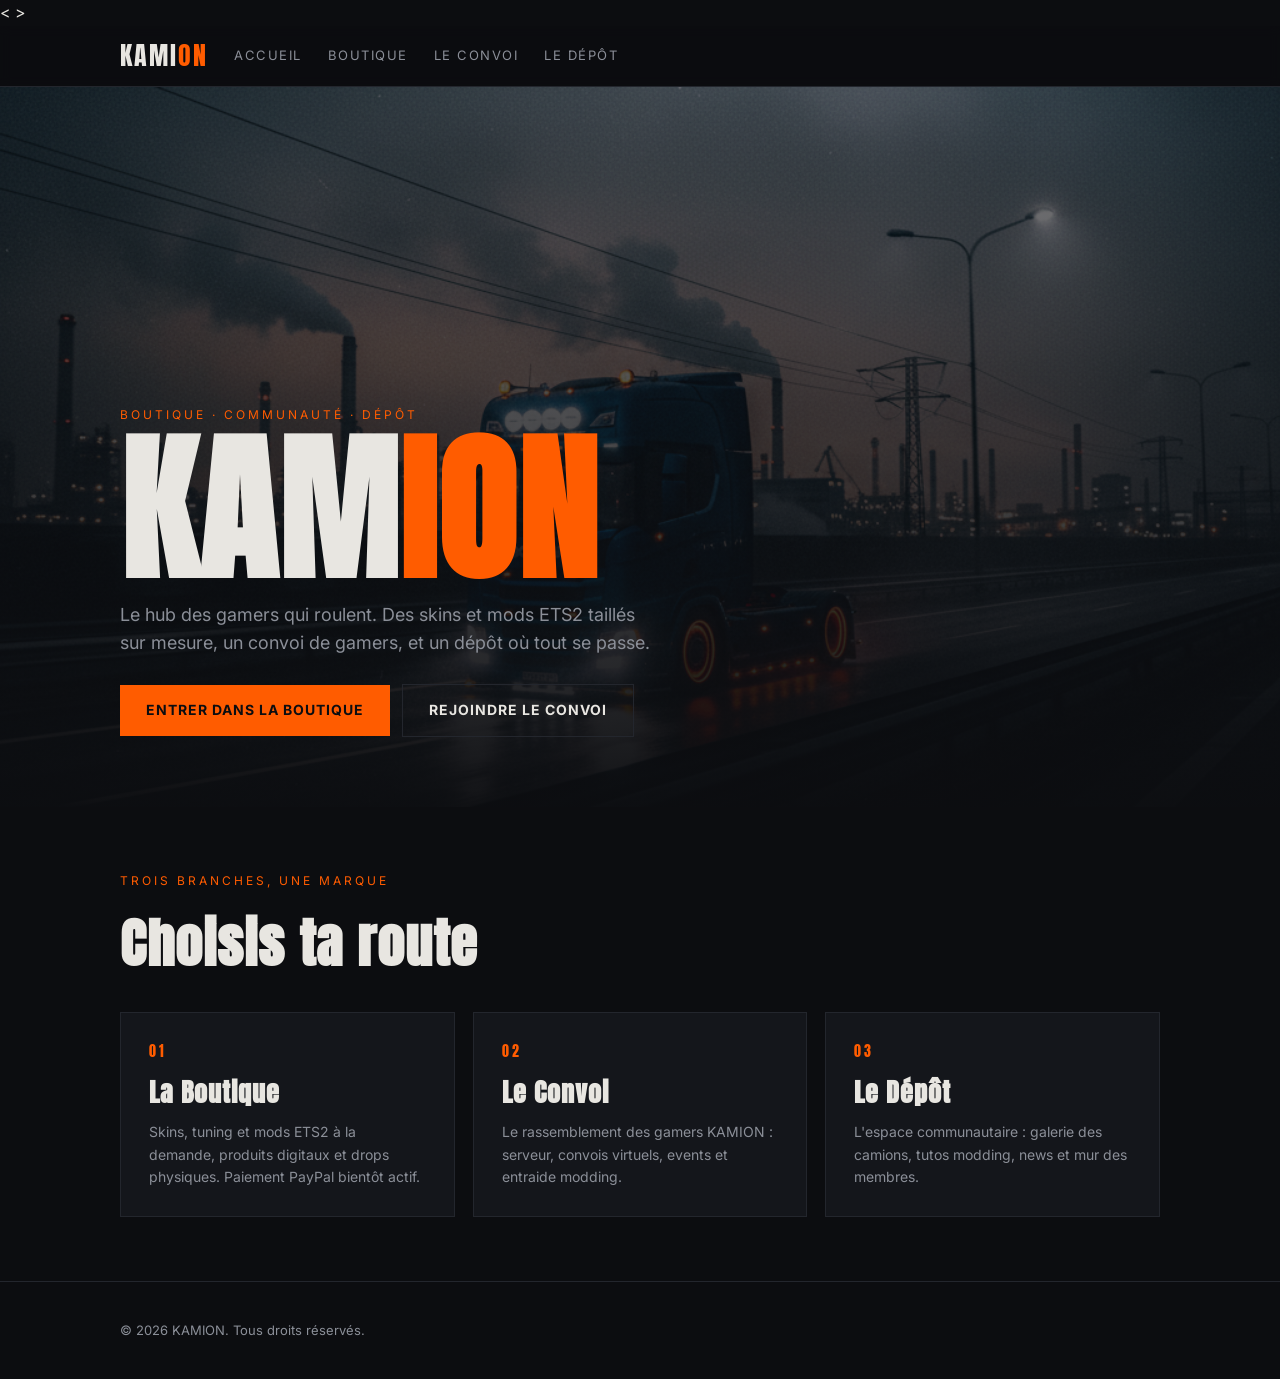
==== index.html @ 53eccc81 "KAMION v1 : boutique, convoi, depot" ====
<!doctype html><html lang="fr"><<head><meta charset="utf-8"><meta name="viewport" content="width=device-width,initial-scale=1">
<title>KAMION — le hub des gamers qui roulent</title><meta name="description" content="KAMION : boutique de mods et skins ETS2, communauté de gamers et espace communautaire.">
<link rel="preconnect" href="https://fonts.googleapis.com">
<link href="https://fonts.googleapis.com/css2?family=Anton&family=Inter:wght@400;700&display=swap" rel="stylesheet">
<link rel="stylesheet" href="style.css"></head>>
<body><nav><div class="wrap"><a class="logo" href="index.html">KAMI<span>ON</span></a><a class="navlink" href="index.html">Accueil</a><a class="navlink" href="boutique.html">Boutique</a><a class="navlink" href="convoi.html">Le Convoi</a><a class="navlink" href="depot.html">Le Dépôt</a></div></nav>
<header class="hero"><img class="bg" src="img/hero.png" alt="Camion de nuit sur autoroute">
<div class="wrap"><div class="kicker">Boutique · Communauté · Dépôt</div>
<h1>KAM<em>ION</em></h1>
<p class="tag">Le hub des gamers qui roulent. Des skins et mods ETS2 taillés sur mesure, un convoi de gamers, et un dépôt où tout se passe.</p>
<div><a class="btn" href="boutique.html">Entrer dans la boutique</a> &nbsp; <a class="btn ghost" href="convoi.html">Rejoindre le convoi</a></div>
</div></header>
<section><div class="wrap"><div class="kicker">Trois branches, une marque</div><h2>Choisis ta route</h2>
<div class="branches" style="margin-top:26px">
<a class="branch" href="boutique.html"><div class="num">01</div><h3>La Boutique</h3><p>Skins, tuning et mods ETS2 à la demande, produits digitaux et drops physiques. Paiement PayPal bientôt actif.</p></a>
<a class="branch" href="convoi.html"><div class="num">02</div><h3>Le Convoi</h3><p>Le rassemblement des gamers KAMION : serveur, convois virtuels, events et entraide modding.</p></a>
<a class="branch" href="depot.html"><div class="num">03</div><h3>Le Dépôt</h3><p>L'espace communautaire : galerie des camions, tutos modding, news et mur des membres.</p></a>
</div></div></section>
<footer><div class="wrap">© 2026 KAMION. Tous droits réservés.</div></footer></body></html>
---- style.css ----
:root{--bg:#0c0d10;--panel:#14161b;--line:#23262d;--txt:#e8e6e1;--mut:#8b8f98;--acc:#ff5c00}
*{margin:0;padding:0;box-sizing:border-box}
body{background:var(--bg);color:var(--txt);font-family:Inter,system-ui,sans-serif;line-height:1.6}
.wrap{max-width:1080px;margin:0 auto;padding:0 20px}
nav{position:sticky;top:0;z-index:10;background:rgba(12,13,16,.92);backdrop-filter:blur(6px);border-bottom:1px solid var(--line)}
nav .wrap{display:flex;align-items:center;gap:26px;height:60px}
.logo{font-family:Anton,Impact,sans-serif;font-size:26px;letter-spacing:2px;color:var(--txt);text-decoration:none}
.logo span{color:var(--acc)}
nav a.navlink{color:var(--mut);text-decoration:none;font-size:13px;letter-spacing:1.5px;text-transform:uppercase}
nav a.navlink:hover{color:var(--txt)}
.hero{position:relative;min-height:80vh;display:flex;align-items:flex-end;overflow:hidden}
.hero img.bg{position:absolute;inset:0;width:100%;height:100%;object-fit:cover;opacity:.55}
.hero::after{content:"";position:absolute;inset:0;background:linear-gradient(180deg,rgba(12,13,16,.15),rgba(12,13,16,.95))}
.hero .wrap{position:relative;z-index:2;padding:70px 20px;width:100%}
.hero2{position:relative;height:44vh;overflow:hidden;display:flex;align-items:flex-end}
.hero2 img{position:absolute;inset:0;width:100%;height:100%;object-fit:cover;opacity:.5}
.hero2::after{content:"";position:absolute;inset:0;background:linear-gradient(180deg,rgba(12,13,16,.3),rgba(12,13,16,.92))}
.hero2 .wrap{position:relative;z-index:2;padding:36px 20px;width:100%}
h1{font-family:Anton,Impact,sans-serif;font-size:clamp(64px,13vw,160px);line-height:.95;letter-spacing:2px}
h1 em{font-style:normal;color:var(--acc)}
h2{font-family:Anton,Impact,sans-serif;font-size:clamp(34px,5vw,54px);letter-spacing:1px;margin-bottom:8px}
h3{font-family:Anton,Impact,sans-serif;letter-spacing:1px}
.kicker{font-size:12px;letter-spacing:3px;text-transform:uppercase;color:var(--acc);margin-bottom:10px}
.tag{color:var(--mut);font-size:18px;margin:14px 0 26px;max-width:540px}
.btn{display:inline-block;background:var(--acc);color:#0c0d10;font-weight:700;padding:14px 26px;text-decoration:none;letter-spacing:1px;text-transform:uppercase;font-size:14px;border:0;cursor:pointer;font-family:inherit}
.btn.ghost{background:transparent;color:var(--txt);border:1px solid var(--line)}
.btn:hover{filter:brightness(1.12)}
.btn.off{background:#2a2d34;color:var(--mut);cursor:not-allowed}
section{padding:64px 0;border-bottom:1px solid var(--line)}
.branches{display:grid;grid-template-columns:repeat(auto-fit,minmax(280px,1fr));gap:18px}
.branch{background:var(--panel);border:1px solid var(--line);padding:28px;display:block;text-decoration:none;color:var(--txt);transition:.15s}
.branch:hover{border-color:var(--acc);transform:translateY(-3px)}
.branch .num{font-family:Anton;color:var(--acc);font-size:14px;letter-spacing:3px}
.branch h3{font-size:26px;margin:8px 0}
.branch p{color:var(--mut);font-size:14px}
.grid{display:grid;grid-template-columns:repeat(auto-fill,minmax(250px,1fr));gap:18px;margin-top:28px}
.card{background:var(--panel);border:1px solid var(--line);overflow:hidden;display:flex;flex-direction:column}
.card .ph{height:150px;background:linear-gradient(120deg,#1c1f26 0%,#23262d 60%,#2b2420 100%);position:relative}
.card .ph::after{content:attr(data-mark);position:absolute;left:14px;bottom:10px;font-family:Anton;font-size:22px;color:rgba(255,92,0,.35);letter-spacing:2px}
.card .body{padding:16px;display:flex;flex-direction:column;gap:8px;flex:1}
.card h4{font-size:16px}
.card .desc{color:var(--mut);font-size:13px;flex:1}
.card .row{display:flex;justify-content:space-between;align-items:center}
.price{font-family:Anton;color:var(--acc);font-size:20px}
.tagpill{font-size:11px;text-transform:uppercase;letter-spacing:1px;color:var(--mut);border:1px solid var(--line);padding:2px 8px}
.card .buy{margin-top:4px;padding:10px 16px;font-size:12px;text-align:center}
.filters{display:flex;gap:10px;margin-top:22px;flex-wrap:wrap}
.chip{background:none;border:1px solid var(--line);color:var(--mut);padding:8px 16px;font-size:13px;letter-spacing:1px;cursor:pointer;text-transform:uppercase;font-family:inherit}
.chip.on{border-color:var(--acc);color:var(--acc)}
.notice{background:var(--panel);border-left:3px solid var(--acc);padding:14px 18px;color:var(--mut);font-size:14px;margin-top:28px}
ul.list{margin:14px 0 0 20px;color:var(--mut)}
ul.list li{margin:8px 0}
footer{padding:38px 0;color:var(--mut);font-size:13px}
@media(max-width:640px){nav .wrap{gap:14px}nav a.navlink{font-size:11px}}
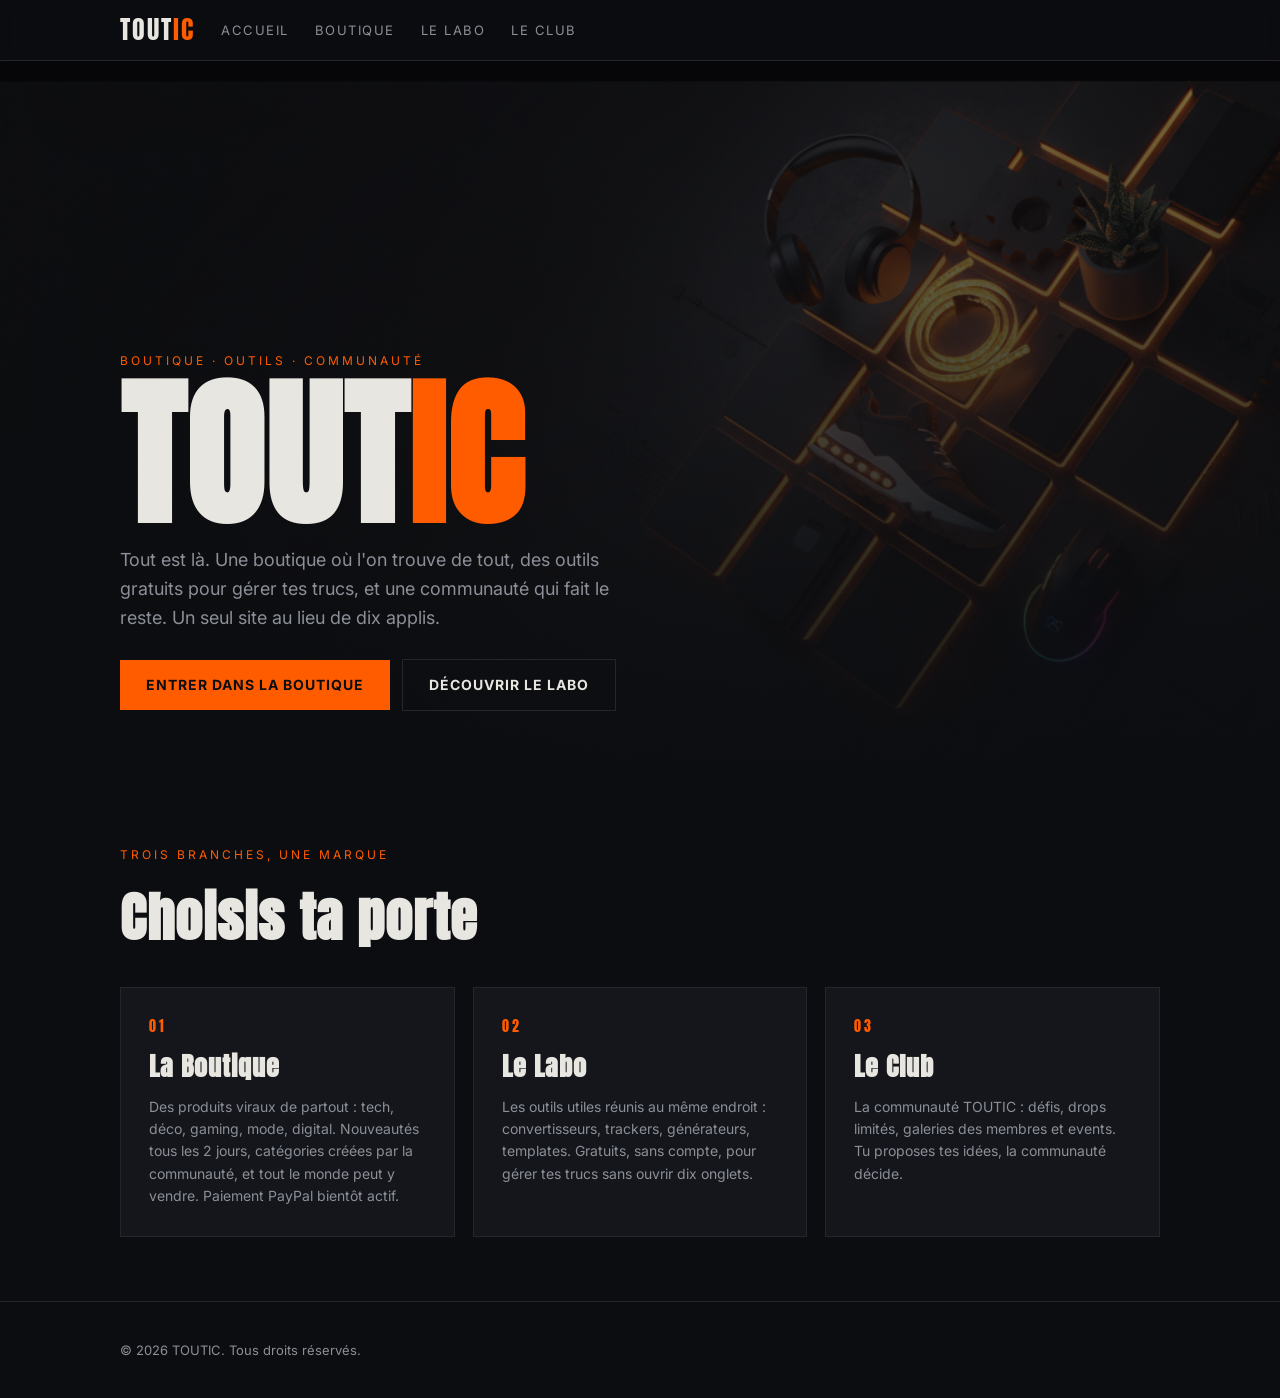
==== commit edece684: "TOUTIC: pivot vers plateforme generaliste (boutique virale, Labo, Club)" ====
--- a/index.html
+++ b/index.html
@@ -1,19 +1,28 @@
-<!doctype html><html lang="fr"><<head><meta charset="utf-8"><meta name="viewport" content="width=device-width,initial-scale=1">
-<title>KAMION — le hub des gamers qui roulent</title><meta name="description" content="KAMION : boutique de mods et skins ETS2, communauté de gamers et espace communautaire.">
+<!doctype html>
+<html lang="fr">
+<head>
+<meta charset="utf-8">
+<meta name="viewport" content="width=device-width,initial-scale=1">
+<title>TOUTIC — Tout est là.</title>
+<meta name="description" content="TOUTIC : la plateforme qui rassemble tout — boutique de produits viraux ouverte à tous, outils gratuits et communauté.">
 <link rel="preconnect" href="https://fonts.googleapis.com">
 <link href="https://fonts.googleapis.com/css2?family=Anton&family=Inter:wght@400;700&display=swap" rel="stylesheet">
-<link rel="stylesheet" href="style.css"></head>>
-<body><nav><div class="wrap"><a class="logo" href="index.html">KAMI<span>ON</span></a><a class="navlink" href="index.html">Accueil</a><a class="navlink" href="boutique.html">Boutique</a><a class="navlink" href="convoi.html">Le Convoi</a><a class="navlink" href="depot.html">Le Dépôt</a></div></nav>
-<header class="hero"><img class="bg" src="img/hero.png" alt="Camion de nuit sur autoroute">
-<div class="wrap"><div class="kicker">Boutique · Communauté · Dépôt</div>
-<h1>KAM<em>ION</em></h1>
-<p class="tag">Le hub des gamers qui roulent. Des skins et mods ETS2 taillés sur mesure, un convoi de gamers, et un dépôt où tout se passe.</p>
-<div><a class="btn" href="boutique.html">Entrer dans la boutique</a> &nbsp; <a class="btn ghost" href="convoi.html">Rejoindre le convoi</a></div>
+<link rel="stylesheet" href="style.css">
+</head>
+<body>
+<nav><div class="wrap"><a class="logo" href="index.html">TOUT<span>IC</span></a><a class="navlink" href="index.html">Accueil</a><a class="navlink" href="boutique.html">Boutique</a><a class="navlink" href="labo.html">Le Labo</a><a class="navlink" href="club.html">Le Club</a></div></nav>
+<header class="hero"><img class="bg" src="img/hero.png" alt="Collage de produits viraux sur fond sombre">
+<div class="wrap"><div class="kicker">Boutique · Outils · Communauté</div>
+<h1>TOUT<em>IC</em></h1>
+<p class="tag">Tout est là. Une boutique où l'on trouve de tout, des outils gratuits pour gérer tes trucs, et une communauté qui fait le reste. Un seul site au lieu de dix applis.</p>
+<div><a class="btn" href="boutique.html">Entrer dans la boutique</a> &nbsp; <a class="btn ghost" href="labo.html">Découvrir le Labo</a></div>
 </div></header>
-<section><div class="wrap"><div class="kicker">Trois branches, une marque</div><h2>Choisis ta route</h2>
+<section><div class="wrap"><div class="kicker">Trois branches, une marque</div><h2>Choisis ta porte</h2>
 <div class="branches" style="margin-top:26px">
-<a class="branch" href="boutique.html"><div class="num">01</div><h3>La Boutique</h3><p>Skins, tuning et mods ETS2 à la demande, produits digitaux et drops physiques. Paiement PayPal bientôt actif.</p></a>
-<a class="branch" href="convoi.html"><div class="num">02</div><h3>Le Convoi</h3><p>Le rassemblement des gamers KAMION : serveur, convois virtuels, events et entraide modding.</p></a>
-<a class="branch" href="depot.html"><div class="num">03</div><h3>Le Dépôt</h3><p>L'espace communautaire : galerie des camions, tutos modding, news et mur des membres.</p></a>
+<a class="branch" href="boutique.html"><div class="num">01</div><h3>La Boutique</h3><p>Des produits viraux de partout : tech, déco, gaming, mode, digital. Nouveautés tous les 2 jours, catégories créées par la communauté, et tout le monde peut y vendre. Paiement PayPal bientôt actif.</p></a>
+<a class="branch" href="labo.html"><div class="num">02</div><h3>Le Labo</h3><p>Les outils utiles réunis au même endroit : convertisseurs, trackers, générateurs, templates. Gratuits, sans compte, pour gérer tes trucs sans ouvrir dix onglets.</p></a>
+<a class="branch" href="club.html"><div class="num">03</div><h3>Le Club</h3><p>La communauté TOUTIC : défis, drops limités, galeries des membres et events. Tu proposes tes idées, la communauté décide.</p></a>
 </div></div></section>
-<footer><div class="wrap">© 2026 KAMION. Tous droits réservés.</div></footer></body></html>+<footer><div class="wrap">© 2026 TOUTIC. Tous droits réservés.</div></footer>
+</body>
+</html>
--- a/style.css
+++ b/style.css
@@ -52,3 +52,5 @@
 ul.list li{margin:8px 0}
 footer{padding:38px 0;color:var(--mut);font-size:13px}
 @media(max-width:640px){nav .wrap{gap:14px}nav a.navlink{font-size:11px}}
+
+.cat{opacity:.55;font-size:12px;margin:6px 0 0}
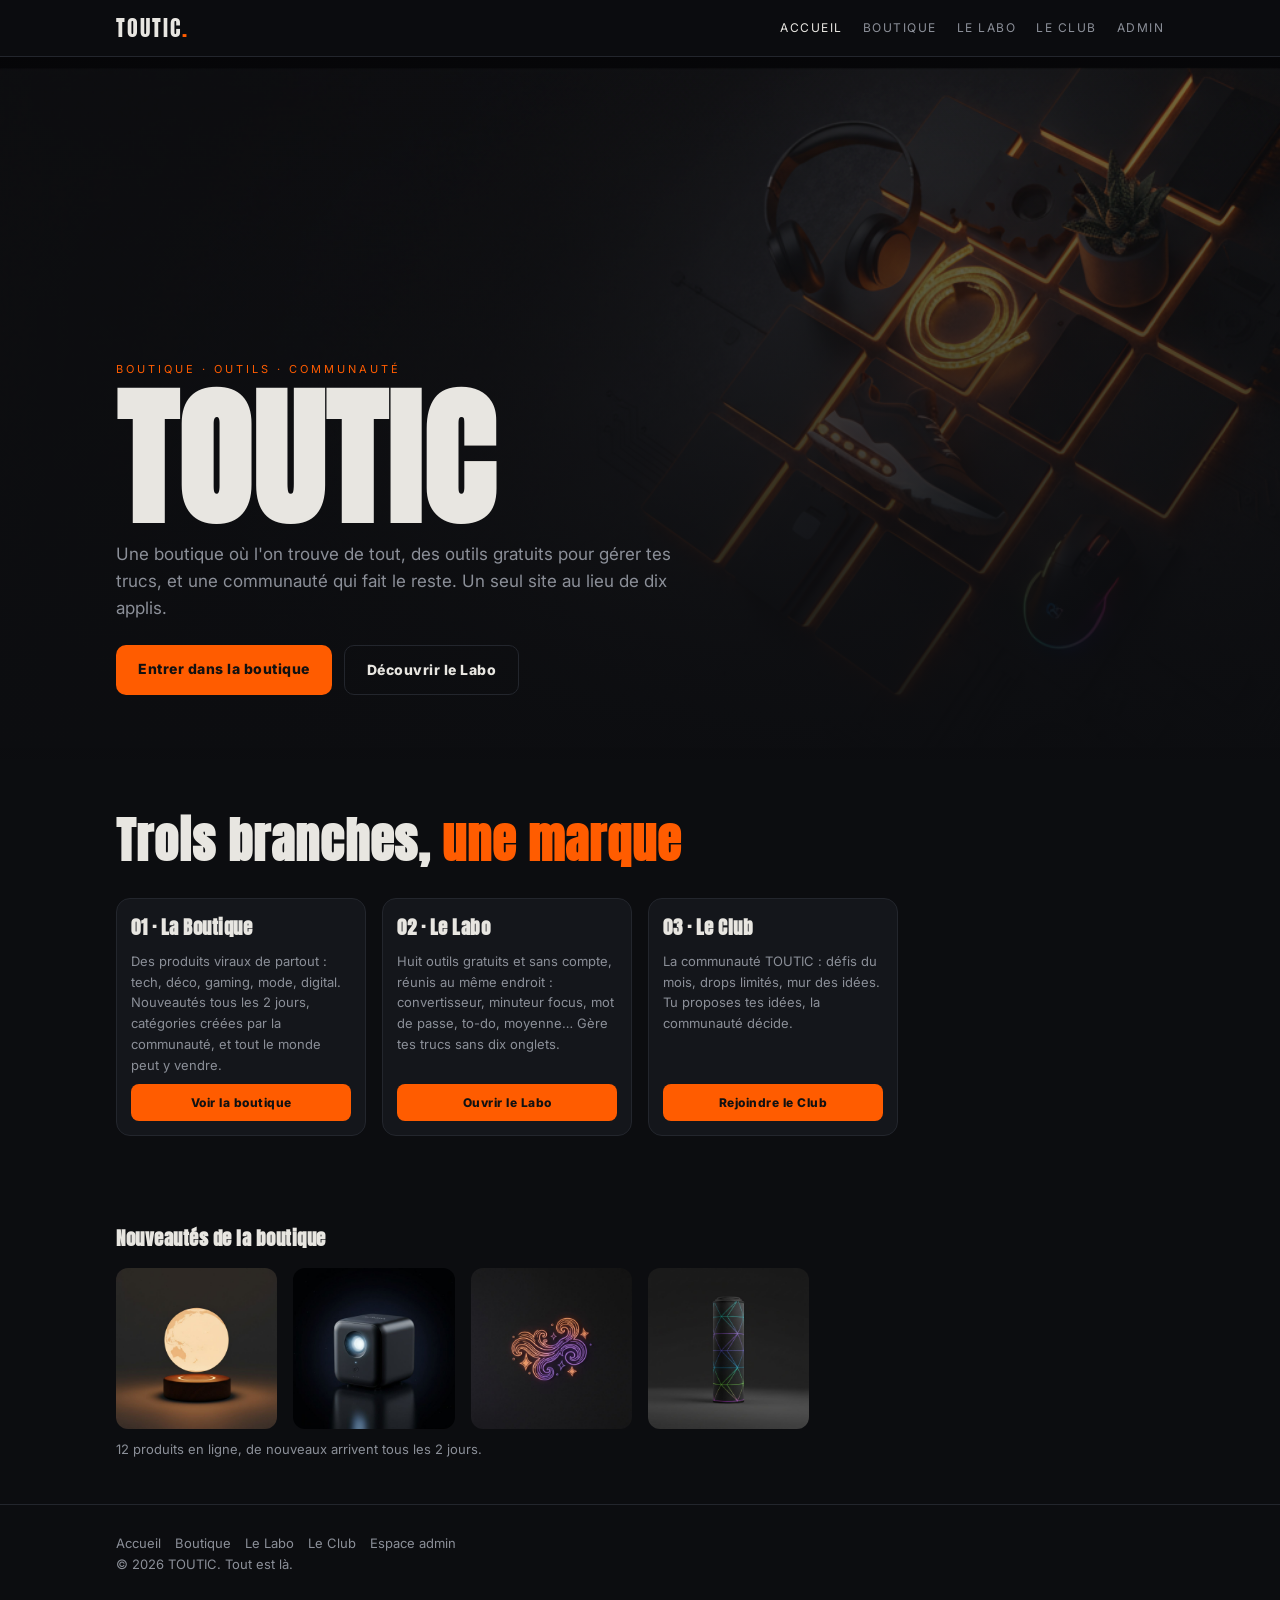
==== commit 8ae7a209: "TOUTIC v2 : mobile, photos produits, labo 8 outils, club rempli, espace admin (Netlify Identity)" ====
--- a/index.html
+++ b/index.html
@@ -4,25 +4,64 @@
 <meta charset="utf-8">
 <meta name="viewport" content="width=device-width,initial-scale=1">
 <title>TOUTIC — Tout est là.</title>
-<meta name="description" content="TOUTIC : la plateforme qui rassemble tout — boutique de produits viraux ouverte à tous, outils gratuits et communauté.">
+<meta name="description" content="Une boutique où l'on trouve de tout, des outils gratuits pour gérer tes trucs, et une communauté qui fait le reste. Un seul site au lieu de dix applis.">
 <link rel="preconnect" href="https://fonts.googleapis.com">
-<link href="https://fonts.googleapis.com/css2?family=Anton&family=Inter:wght@400;700&display=swap" rel="stylesheet">
+<link rel="preconnect" href="https://fonts.gstatic.com" crossorigin>
+<link href="https://fonts.googleapis.com/css2?family=Anton&family=Inter:wght@400;600;800&display=swap" rel="stylesheet">
 <link rel="stylesheet" href="style.css">
 </head>
 <body>
-<nav><div class="wrap"><a class="logo" href="index.html">TOUT<span>IC</span></a><a class="navlink" href="index.html">Accueil</a><a class="navlink" href="boutique.html">Boutique</a><a class="navlink" href="labo.html">Le Labo</a><a class="navlink" href="club.html">Le Club</a></div></nav>
-<header class="hero"><img class="bg" src="img/hero.png" alt="Collage de produits viraux sur fond sombre">
-<div class="wrap"><div class="kicker">Boutique · Outils · Communauté</div>
-<h1>TOUT<em>IC</em></h1>
-<p class="tag">Tout est là. Une boutique où l'on trouve de tout, des outils gratuits pour gérer tes trucs, et une communauté qui fait le reste. Un seul site au lieu de dix applis.</p>
-<div><a class="btn" href="boutique.html">Entrer dans la boutique</a> &nbsp; <a class="btn ghost" href="labo.html">Découvrir le Labo</a></div>
-</div></header>
-<section><div class="wrap"><div class="kicker">Trois branches, une marque</div><h2>Choisis ta porte</h2>
-<div class="branches" style="margin-top:26px">
-<a class="branch" href="boutique.html"><div class="num">01</div><h3>La Boutique</h3><p>Des produits viraux de partout : tech, déco, gaming, mode, digital. Nouveautés tous les 2 jours, catégories créées par la communauté, et tout le monde peut y vendre. Paiement PayPal bientôt actif.</p></a>
-<a class="branch" href="labo.html"><div class="num">02</div><h3>Le Labo</h3><p>Les outils utiles réunis au même endroit : convertisseurs, trackers, générateurs, templates. Gratuits, sans compte, pour gérer tes trucs sans ouvrir dix onglets.</p></a>
-<a class="branch" href="club.html"><div class="num">03</div><h3>Le Club</h3><p>La communauté TOUTIC : défis, drops limités, galeries des membres et events. Tu proposes tes idées, la communauté décide.</p></a>
-</div></div></section>
-<footer><div class="wrap">© 2026 TOUTIC. Tous droits réservés.</div></footer>
+<nav><div class="wrap">
+ <a class="logo" href="/">TOUTIC<span>.</span></a>
+ <button id="menuBtn" aria-label="Menu">☰</button>
+ <div class="navlinks" id="navlinks">
+  <a href="/" class="on">Accueil</a>
+  <a href="boutique.html">Boutique</a>
+  <a href="labo.html">Le Labo</a>
+  <a href="club.html">Le Club</a>
+  <a href="admin.html">Admin</a>
+ </div>
+</div></nav>
+
+<header class="hero">
+ <img class="bg" src="img/hero.png" alt="">
+ <div class="wrap">
+  <p class="kicker">Boutique · Outils · Communauté</p>
+  <h1>TOUTIC</h1>
+  <p class="lead">Une boutique où l'on trouve de tout, des outils gratuits pour gérer tes trucs, et une communauté qui fait le reste. Un seul site au lieu de dix applis.</p>
+  <div class="duo">
+   <a class="btn" href="boutique.html">Entrer dans la boutique</a>
+   <a class="btn ghost" href="labo.html">Découvrir le Labo</a>
+  </div>
+ </div>
+</header>
+
+<main class="wrap">
+<section>
+ <h2>Trois branches, <em>une marque</em></h2>
+ <div class="grid" style="margin-top:18px">
+  <div class="card"><div class="body"><h3>01 · La Boutique</h3><p class="desc">Des produits viraux de partout : tech, déco, gaming, mode, digital. Nouveautés tous les 2 jours, catégories créées par la communauté, et tout le monde peut y vendre.</p><a class="btn small" href="boutique.html">Voir la boutique</a></div></div>
+  <div class="card"><div class="body"><h3>02 · Le Labo</h3><p class="desc">Huit outils gratuits et sans compte, réunis au même endroit : convertisseur, minuteur focus, mot de passe, to-do, moyenne… Gère tes trucs sans dix onglets.</p><a class="btn small" href="labo.html">Ouvrir le Labo</a></div></div>
+  <div class="card"><div class="body"><h3>03 · Le Club</h3><p class="desc">La communauté TOUTIC : défis du mois, drops limités, mur des idées. Tu proposes tes idées, la communauté décide.</p><a class="btn small" href="club.html">Rejoindre le Club</a></div></div>
+ </div>
+</section>
+<section>
+ <h3>Nouveautés de la boutique</h3>
+ <div class="grid tight" style="margin-top:14px">
+  <a href="boutique.html"><img src="img/lampe.jpg" alt="Lampe en lévitation" style="border-radius:12px;aspect-ratio:1;object-fit:cover"></a>
+  <a href="boutique.html"><img src="img/projecteur.jpg" alt="Mini projecteur" style="border-radius:12px;aspect-ratio:1;object-fit:cover"></a>
+  <a href="boutique.html"><img src="img/stickers.jpg" alt="Stickers néon" style="border-radius:12px;aspect-ratio:1;object-fit:cover"></a>
+  <a href="boutique.html"><img src="img/tapis.jpg" alt="Tapis gaming" style="border-radius:12px;aspect-ratio:1;object-fit:cover"></a>
+ </div>
+ <p class="note" style="margin-top:10px">12 produits en ligne, de nouveaux arrivent tous les 2 jours.</p>
+</section>
+</main>
+
+<div id="toast"></div>
+<footer><div class="wrap">
+ <a href="/">Accueil</a><a href="boutique.html">Boutique</a><a href="labo.html">Le Labo</a><a href="club.html">Le Club</a><a href="admin.html">Espace admin</a>
+ <p>© 2026 TOUTIC. Tout est là.</p>
+</div></footer>
+<script src="script.js"></script>
 </body>
 </html>
--- a/style.css
+++ b/style.css
@@ -1,56 +1,112 @@
-:root{--bg:#0c0d10;--panel:#14161b;--line:#23262d;--txt:#e8e6e1;--mut:#8b8f98;--acc:#ff5c00}
+:root{--bg:#0c0d10;--panel:#14161b;--panel2:#191c22;--line:#23262d;--txt:#e8e6e1;--mut:#8b8f98;--acc:#ff5c00;--ok:#2fbf71}
 *{margin:0;padding:0;box-sizing:border-box}
+html{scroll-behavior:smooth;-webkit-text-size-adjust:100%}
 body{background:var(--bg);color:var(--txt);font-family:Inter,system-ui,sans-serif;line-height:1.6}
-.wrap{max-width:1080px;margin:0 auto;padding:0 20px}
-nav{position:sticky;top:0;z-index:10;background:rgba(12,13,16,.92);backdrop-filter:blur(6px);border-bottom:1px solid var(--line)}
-nav .wrap{display:flex;align-items:center;gap:26px;height:60px}
-.logo{font-family:Anton,Impact,sans-serif;font-size:26px;letter-spacing:2px;color:var(--txt);text-decoration:none}
+img{max-width:100%;display:block}
+a{color:var(--acc)}
+.wrap{max-width:1080px;margin:0 auto;padding:0 16px}
+section{padding:44px 0}
+nav{position:sticky;top:0;z-index:60;background:rgba(12,13,16,.96);backdrop-filter:blur(6px);border-bottom:1px solid var(--line)}
+nav .wrap{display:flex;align-items:center;justify-content:space-between;height:56px}
+.logo{font-family:Anton,Impact,sans-serif;font-size:22px;letter-spacing:2px;color:var(--txt);text-decoration:none}
 .logo span{color:var(--acc)}
-nav a.navlink{color:var(--mut);text-decoration:none;font-size:13px;letter-spacing:1.5px;text-transform:uppercase}
-nav a.navlink:hover{color:var(--txt)}
-.hero{position:relative;min-height:80vh;display:flex;align-items:flex-end;overflow:hidden}
+.navlinks{display:flex;gap:20px;align-items:center}
+.navlinks a{color:var(--mut);text-decoration:none;font-size:12px;letter-spacing:1.5px;text-transform:uppercase}
+.navlinks a:hover,.navlinks a.on{color:var(--txt)}
+#cartLink{color:var(--txt)}
+#menuBtn{display:none;background:none;border:0;color:var(--txt);font-size:26px;cursor:pointer;line-height:1;padding:4px 8px}
+@media(max-width:760px){
+ #menuBtn{display:block}
+ .navlinks{display:none;position:absolute;top:56px;left:0;right:0;background:#101116;border-bottom:1px solid var(--line);flex-direction:column;align-items:flex-start;padding:14px 16px;gap:14px}
+ .navlinks.open{display:flex}
+ .navlinks a{font-size:15px}
+}
+.hero{position:relative;min-height:78vh;display:flex;align-items:flex-end;overflow:hidden}
 .hero img.bg{position:absolute;inset:0;width:100%;height:100%;object-fit:cover;opacity:.55}
 .hero::after{content:"";position:absolute;inset:0;background:linear-gradient(180deg,rgba(12,13,16,.15),rgba(12,13,16,.95))}
-.hero .wrap{position:relative;z-index:2;padding:70px 20px;width:100%}
-.hero2{position:relative;height:44vh;overflow:hidden;display:flex;align-items:flex-end}
+.hero .wrap{position:relative;z-index:2;padding:64px 16px;width:100%}
+.hero2{position:relative;height:38vh;min-height:260px;overflow:hidden;display:flex;align-items:flex-end}
 .hero2 img{position:absolute;inset:0;width:100%;height:100%;object-fit:cover;opacity:.5}
 .hero2::after{content:"";position:absolute;inset:0;background:linear-gradient(180deg,rgba(12,13,16,.3),rgba(12,13,16,.92))}
-.hero2 .wrap{position:relative;z-index:2;padding:36px 20px;width:100%}
-h1{font-family:Anton,Impact,sans-serif;font-size:clamp(64px,13vw,160px);line-height:.95;letter-spacing:2px}
-h1 em{font-style:normal;color:var(--acc)}
-h2{font-family:Anton,Impact,sans-serif;font-size:clamp(34px,5vw,54px);letter-spacing:1px;margin-bottom:8px}
-h3{font-family:Anton,Impact,sans-serif;letter-spacing:1px}
-.kicker{font-size:12px;letter-spacing:3px;text-transform:uppercase;color:var(--acc);margin-bottom:10px}
-.tag{color:var(--mut);font-size:18px;margin:14px 0 26px;max-width:540px}
-.btn{display:inline-block;background:var(--acc);color:#0c0d10;font-weight:700;padding:14px 26px;text-decoration:none;letter-spacing:1px;text-transform:uppercase;font-size:14px;border:0;cursor:pointer;font-family:inherit}
+.hero2 .wrap{position:relative;z-index:2;padding:32px 16px;width:100%}
+h1{font-family:Anton,Impact,sans-serif;font-size:clamp(56px,14vw,150px);line-height:.95;letter-spacing:2px}
+h1 em,h2 em{font-style:normal;color:var(--acc)}
+h2{font-family:Anton,Impact,sans-serif;font-size:clamp(30px,6vw,48px);letter-spacing:1px;margin-bottom:8px}
+h3{font-family:Anton,Impact,sans-serif;letter-spacing:.5px}
+.kicker{font-size:11px;letter-spacing:3px;text-transform:uppercase;color:var(--acc);margin-bottom:10px}
+.lead{color:var(--mut);font-size:17px;max-width:560px;margin:10px 0 22px}
+.btn{display:inline-block;background:var(--acc);color:#111;border:0;font-weight:800;font-size:14px;letter-spacing:.5px;padding:13px 22px;border-radius:10px;text-decoration:none;cursor:pointer;text-align:center;font-family:inherit}
+.btn:hover{filter:brightness(1.1)}
 .btn.ghost{background:transparent;color:var(--txt);border:1px solid var(--line)}
-.btn:hover{filter:brightness(1.12)}
-.btn.off{background:#2a2d34;color:var(--mut);cursor:not-allowed}
-section{padding:64px 0;border-bottom:1px solid var(--line)}
-.branches{display:grid;grid-template-columns:repeat(auto-fit,minmax(280px,1fr));gap:18px}
-.branch{background:var(--panel);border:1px solid var(--line);padding:28px;display:block;text-decoration:none;color:var(--txt);transition:.15s}
-.branch:hover{border-color:var(--acc);transform:translateY(-3px)}
-.branch .num{font-family:Anton;color:var(--acc);font-size:14px;letter-spacing:3px}
-.branch h3{font-size:26px;margin:8px 0}
-.branch p{color:var(--mut);font-size:14px}
-.grid{display:grid;grid-template-columns:repeat(auto-fill,minmax(250px,1fr));gap:18px;margin-top:28px}
-.card{background:var(--panel);border:1px solid var(--line);overflow:hidden;display:flex;flex-direction:column}
-.card .ph{height:150px;background:linear-gradient(120deg,#1c1f26 0%,#23262d 60%,#2b2420 100%);position:relative}
-.card .ph::after{content:attr(data-mark);position:absolute;left:14px;bottom:10px;font-family:Anton;font-size:22px;color:rgba(255,92,0,.35);letter-spacing:2px}
-.card .body{padding:16px;display:flex;flex-direction:column;gap:8px;flex:1}
-.card h4{font-size:16px}
-.card .desc{color:var(--mut);font-size:13px;flex:1}
-.card .row{display:flex;justify-content:space-between;align-items:center}
-.price{font-family:Anton;color:var(--acc);font-size:20px}
-.tagpill{font-size:11px;text-transform:uppercase;letter-spacing:1px;color:var(--mut);border:1px solid var(--line);padding:2px 8px}
-.card .buy{margin-top:4px;padding:10px 16px;font-size:12px;text-align:center}
-.filters{display:flex;gap:10px;margin-top:22px;flex-wrap:wrap}
-.chip{background:none;border:1px solid var(--line);color:var(--mut);padding:8px 16px;font-size:13px;letter-spacing:1px;cursor:pointer;text-transform:uppercase;font-family:inherit}
-.chip.on{border-color:var(--acc);color:var(--acc)}
-.notice{background:var(--panel);border-left:3px solid var(--acc);padding:14px 18px;color:var(--mut);font-size:14px;margin-top:28px}
-ul.list{margin:14px 0 0 20px;color:var(--mut)}
-ul.list li{margin:8px 0}
-footer{padding:38px 0;color:var(--mut);font-size:13px}
-@media(max-width:640px){nav .wrap{gap:14px}nav a.navlink{font-size:11px}}
-
-.cat{opacity:.55;font-size:12px;margin:6px 0 0}
+.btn.small{padding:9px 14px;font-size:12px;border-radius:8px}
+.btn.wide{display:block;width:100%}
+.duo{display:flex;gap:12px;flex-wrap:wrap}
+/* branches / cards */
+.grid{display:grid;grid-template-columns:repeat(auto-fill,minmax(250px,1fr));gap:16px}
+.grid.tight{grid-template-columns:repeat(auto-fill,minmax(160px,1fr))}
+.card{background:var(--panel);border:1px solid var(--line);border-radius:14px;overflow:hidden;display:flex;flex-direction:column}
+.card .body{padding:14px;display:flex;flex-direction:column;gap:8px;flex:1}
+.card h4{font-size:15px;line-height:1.3}
+.desc{color:var(--mut);font-size:13px;flex:1}
+.row{display:flex;align-items:center;justify-content:space-between;gap:8px}
+.price{font-weight:800;font-size:17px}
+/* product cards */
+.pcard{background:var(--panel);border:1px solid var(--line);border-radius:14px;overflow:hidden;display:flex;flex-direction:column}
+.pcard .ph{position:relative;aspect-ratio:1/1;background:#17191f}
+.pcard .ph img{width:100%;height:100%;object-fit:cover}
+.pcard .ph .digi{position:absolute;inset:0;display:flex;align-items:center;justify-content:center;font-family:Anton;font-size:40px;color:var(--acc);opacity:.9}
+.badge{position:absolute;top:10px;left:10px;background:var(--acc);color:#111;font-size:10px;font-weight:800;letter-spacing:1px;text-transform:uppercase;padding:4px 9px;border-radius:20px}
+.pcard .body{padding:14px;display:flex;flex-direction:column;gap:7px;flex:1}
+.pcard h4{font-size:15px;line-height:1.3}
+.pcard .desc{font-size:13px}
+.pill{font-size:11px;color:var(--mut);border:1px solid var(--line);padding:2px 9px;border-radius:20px;align-self:flex-start}
+/* chips */
+.chips{display:flex;gap:8px;overflow-x:auto;padding-bottom:6px;margin:18px 0 22px;-webkit-overflow-scrolling:touch;scrollbar-width:none}
+.chips::-webkit-scrollbar{display:none}
+.chip{flex:0 0 auto;background:var(--panel);border:1px solid var(--line);color:var(--mut);font-size:13px;font-weight:600;padding:9px 16px;border-radius:24px;cursor:pointer;font-family:inherit}
+.chip.on{background:var(--acc);color:#111;border-color:var(--acc)}
+/* toast + modal */
+#toast{position:fixed;left:50%;bottom:24px;transform:translateX(-50%) translateY(20px);background:var(--ok);color:#08240f;font-weight:700;font-size:14px;padding:12px 20px;border-radius:12px;opacity:0;pointer-events:none;transition:.25s;z-index:99;max-width:88vw;text-align:center}
+#toast.show{opacity:1;transform:translateX(-50%) translateY(0)}
+#modal{position:fixed;inset:0;background:rgba(5,6,8,.7);display:none;align-items:center;justify-content:center;z-index:70;padding:16px}
+#modal.open{display:flex}
+#modal .box{background:var(--panel);border:1px solid var(--line);border-radius:16px;padding:22px;width:100%;max-width:420px}
+#modal h3{margin-bottom:6px}
+#modal .sub{color:var(--mut);font-size:14px;margin-bottom:14px}
+label{display:block;font-size:12px;letter-spacing:1px;text-transform:uppercase;color:var(--mut);margin:12px 0 5px}
+input,select,textarea{width:100%;background:#0e1014;border:1px solid var(--line);color:var(--txt);border-radius:10px;padding:12px;font-size:16px;font-family:inherit}
+textarea{min-height:90px;resize:vertical}
+/* labo tools */
+.tools{display:grid;grid-template-columns:1fr;gap:14px}
+@media(min-width:860px){.tools{grid-template-columns:1fr 1fr}}
+.tool{background:var(--panel);border:1px solid var(--line);border-radius:14px;padding:18px}
+.tool h3{font-size:16px;margin-bottom:4px}
+.tool p.hint{color:var(--mut);font-size:13px;margin-bottom:12px}
+.tool .out{margin-top:10px;font-weight:700;font-size:18px;color:var(--acc);word-break:break-word}
+.tool .mini{display:flex;gap:8px;flex-wrap:wrap}
+.tool .mini input{width:auto;flex:1;min-width:90px}
+.todo li{display:flex;align-items:center;gap:10px;padding:7px 0;border-bottom:1px solid var(--line);list-style:none}
+.todo li.done span{text-decoration:line-through;color:var(--mut)}
+.todo li span{flex:1}
+.todo button{background:none;border:0;color:var(--mut);cursor:pointer;font-size:16px}
+/* club */
+.ev{border-left:3px solid var(--acc);padding:10px 14px;background:var(--panel);border-radius:0 10px 10px 0;margin-bottom:10px}
+.ev b{display:block}
+.ev span{color:var(--mut);font-size:13px}
+/* admin */
+.adminwrap{max-width:820px;margin:0 auto}
+.loginbox{max-width:400px;margin:60px auto;background:var(--panel);border:1px solid var(--line);border-radius:16px;padding:28px;text-align:center}
+.stats{display:grid;grid-template-columns:repeat(2,1fr);gap:12px;margin:20px 0}
+@media(min-width:640px){.stats{grid-template-columns:repeat(4,1fr)}}
+.stat{background:var(--panel);border:1px solid var(--line);border-radius:12px;padding:16px}
+.stat b{display:block;font-size:28px;font-family:Anton}
+.stat span{color:var(--mut);font-size:12px;text-transform:uppercase;letter-spacing:1px}
+table.pt{width:100%;border-collapse:collapse;font-size:14px;margin-top:10px}
+table.pt td,table.pt th{text-align:left;padding:9px 8px;border-bottom:1px solid var(--line)}
+table.pt img{width:44px;height:44px;object-fit:cover;border-radius:8px}
+.hidden{display:none}
+footer{border-top:1px solid var(--line);padding:28px 0;color:var(--mut);font-size:13px}
+footer a{color:var(--mut);margin-right:14px;text-decoration:none}
+footer a:hover{color:var(--txt)}
+.note{font-size:13px;color:var(--mut)}
+.center{text-align:center}
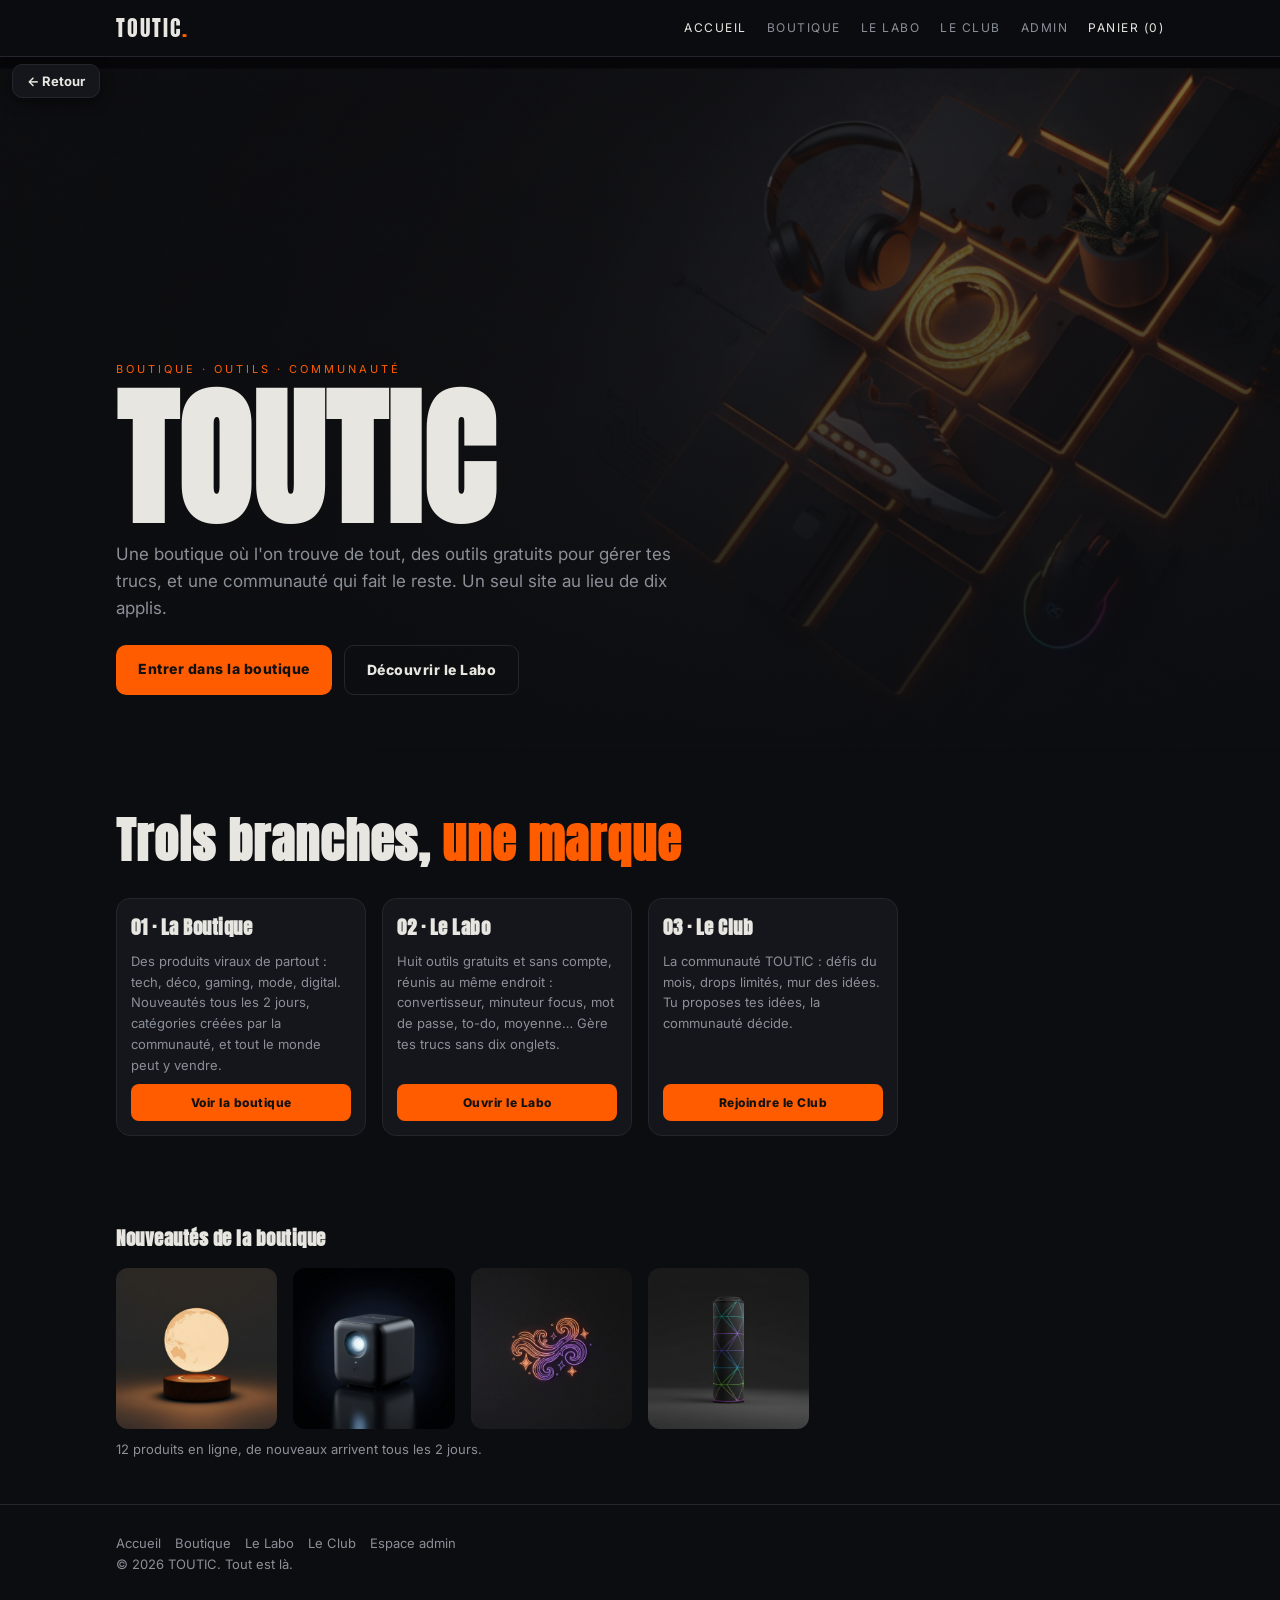
==== commit f9e78794: "TOUTIC v2.5 : prix en euros, fiche produit détaillée, vrai panier, bouton retour sur toutes les page" ====
--- a/index.html
+++ b/index.html
@@ -9,6 +9,7 @@
 <link rel="preconnect" href="https://fonts.gstatic.com" crossorigin>
 <link href="https://fonts.googleapis.com/css2?family=Anton&family=Inter:wght@400;600;800&display=swap" rel="stylesheet">
 <link rel="stylesheet" href="style.css">
+<script>if(/^#(invite_token|confirmation_token|recovery_token)=/.test(location.hash))location.replace("/admin/"+location.hash);</script>
 </head>
 <body>
 <nav><div class="wrap">
@@ -20,7 +21,8 @@
   <a href="labo.html">Le Labo</a>
   <a href="club.html">Le Club</a>
   <a href="admin.html">Admin</a>
- </div>
+ <a href="panier.html" id="cartLink">Panier (0)</a>
+  </div>
 </div></nav>
 
 <header class="hero">
--- a/style.css
+++ b/style.css
@@ -110,3 +110,30 @@
 footer a:hover{color:var(--txt)}
 .note{font-size:13px;color:var(--mut)}
 .center{text-align:center}
+
+.prow{cursor:pointer}.prow:hover td{background:rgba(255,255,255,.04)}
+
+/* bouton retour */
+.backbtn{position:fixed;top:64px;left:12px;z-index:55;background:var(--panel);border:1px solid var(--line);color:var(--txt);font-weight:700;font-size:13px;padding:8px 14px;border-radius:10px;cursor:pointer;font-family:inherit;backdrop-filter:blur(6px);box-shadow:0 4px 14px rgba(0,0,0,.45)}
+.backbtn:hover{border-color:var(--acc);color:var(--acc)}
+/* fiche produit */
+.pdp{display:grid;grid-template-columns:1fr 1fr;gap:26px;align-items:start}
+@media(max-width:760px){.pdp{grid-template-columns:1fr}}
+.pdp .ph{aspect-ratio:1/1;background:#17191f;border-radius:16px;overflow:hidden;position:relative}
+.pdp .ph img{width:100%;height:100%;object-fit:cover}
+.pdp .ph .digi{position:absolute;inset:0;display:flex;align-items:center;justify-content:center;font-family:Anton;font-size:64px;color:var(--acc);opacity:.9}
+.pdp .badge{position:static;display:inline-block;margin-bottom:10px}
+.bigprice{font-family:Anton,Impact,sans-serif;font-size:34px;color:var(--acc);letter-spacing:1px;margin:6px 0 10px}
+.pdp .desc{font-size:15px;margin:12px 0}
+.fourn{background:var(--panel);border:1px solid var(--line);border-radius:12px;padding:12px 14px;margin:14px 0;font-size:13px;color:var(--mut)}
+.fourn a{color:var(--acc);word-break:break-all}
+/* panier */
+.cartitem{display:flex;gap:12px;align-items:center;background:var(--panel);border:1px solid var(--line);border-radius:12px;padding:10px;margin-bottom:10px}
+.cartitem img{width:64px;height:64px;object-fit:cover;border-radius:8px;flex:0 0 64px}
+.cartitem .digi{width:64px;height:64px;border-radius:8px;background:#17191f;display:flex;align-items:center;justify-content:center;font-family:Anton;color:var(--acc);flex:0 0 64px}
+.cartitem .nm{flex:1;font-size:14px}
+.cartitem .pr{font-weight:800}
+.cartitem button{background:none;border:1px solid var(--line);color:var(--mut);border-radius:8px;padding:6px 10px;cursor:pointer;font-family:inherit;font-size:12px}
+.cartitem button:hover{color:var(--txt);border-color:var(--acc)}
+.total{display:flex;justify-content:space-between;align-items:center;font-family:Anton;font-size:22px;border-top:1px solid var(--line);padding-top:12px;margin:14px 0}
+.tag{font-size:11px;color:var(--mut);text-transform:uppercase;letter-spacing:1px}
